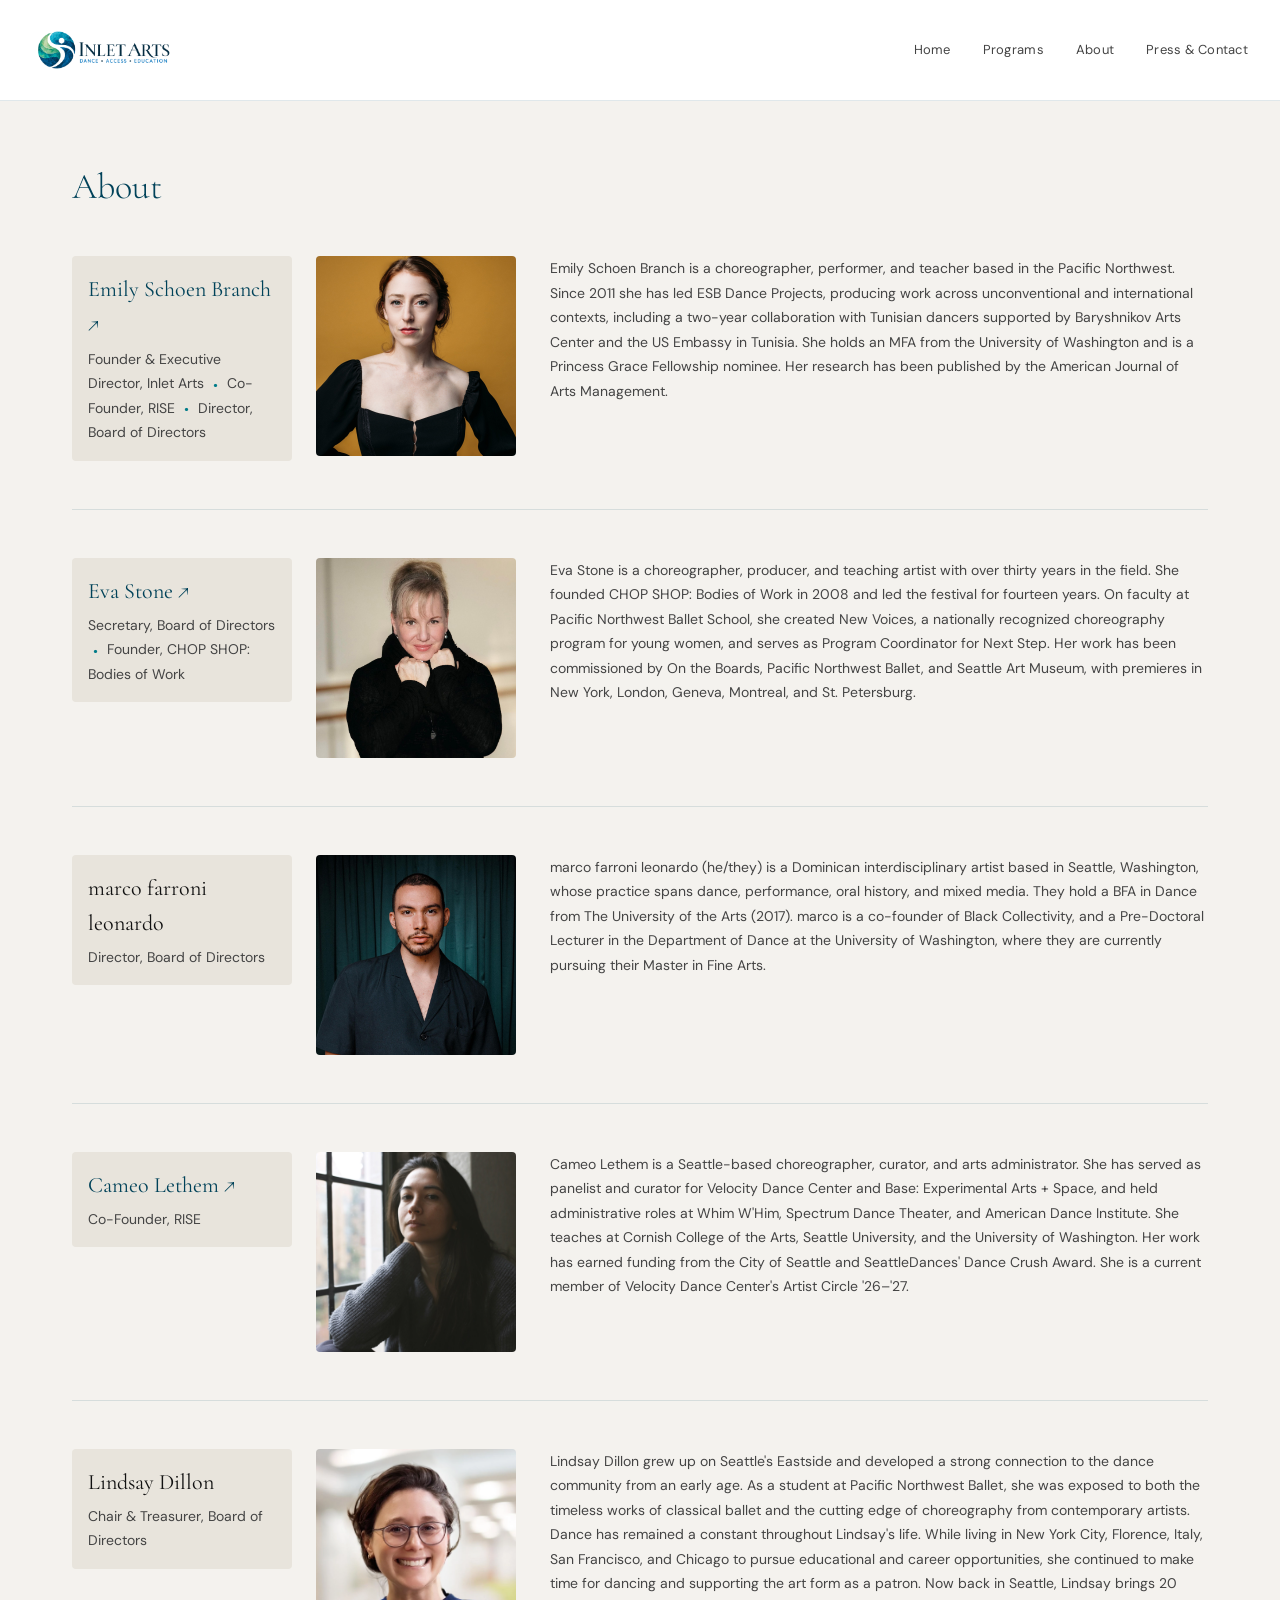
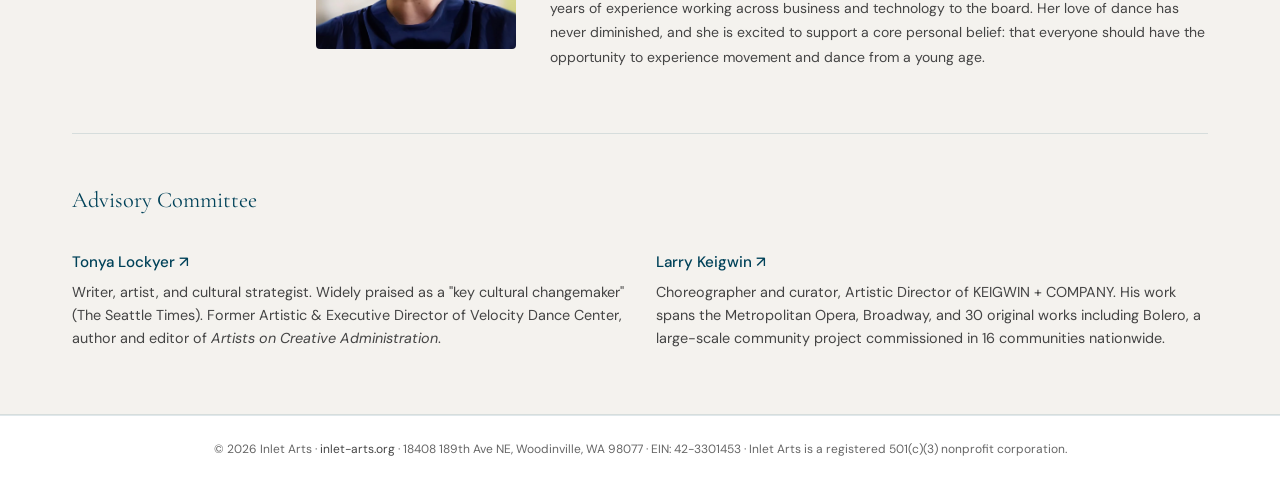
==== about.html @ 17f6a1fe "Convert to multi-page site, add gallery, and address Google for Nonprofits requirements - Split sing" ====
<!DOCTYPE html>
<html lang="en">
  <head>
    <meta charset="UTF-8" />
    <meta name="viewport" content="width=device-width, initial-scale=1.0" />
    <title>About | Inlet Arts</title>
    <meta name="description" content="Meet the team behind Inlet Arts — a nonprofit dance organization on Seattle's Eastside founded by Emily Schoen Branch and Eva Stone." />
    <link rel="stylesheet" href="styles.css" />
    <link rel="preconnect" href="https://fonts.googleapis.com" />
    <link rel="preconnect" href="https://fonts.gstatic.com" crossorigin />
    <link
      href="https://fonts.googleapis.com/css2?family=Cormorant+Garamond:ital,wght@0,300;0,400;0,500;1,300;1,400&family=DM+Sans:wght@300;400;500&display=swap"
      rel="stylesheet"
    />
  </head>
  <body>
    <nav id="navbar">
      <div class="nav-brand">
        <a href="index.html">
          <img src="images/Inlet_Arts_logo-horizontal-Transparent.png" alt="Inlet Arts — Dance · Access · Education" class="nav-logo-img" />
        </a>
      </div>
      <div class="nav-links">
        <a href="index.html">Home</a>
        <a href="programs.html">Programs</a>
        <a href="about.html">About</a>
        <a href="contact.html">Press & Contact</a>
      </div>
      <button class="nav-toggle" id="navToggle">&#9776;</button>
    </nav>

    <div class="mobile-menu" id="mobileMenu">
      <a href="index.html" onclick="closeMobile()">Home</a>
      <a href="programs.html" onclick="closeMobile()">Programs</a>
      <a href="about.html" onclick="closeMobile()">About</a>
      <a href="contact.html" onclick="closeMobile()">Press & Contact</a>
    </div>

    <section id="about">
      <div class="section-wrap">
        <div class="section-header">
          <h2>About</h2>
        </div>

        <div class="team-grid">
          <div class="team-card">
            <div class="team-img-wrap">
              <div class="team-text">
                <h4>
                  <a href="https://esb.dance" target="_blank" rel="noopener">Emily Schoen Branch ↗</a>
                </h4>
                <p class="team-role">
                  Founder &amp; Executive Director, Inlet Arts <span class="sep">·</span> Co-Founder, RISE <span class="sep">·</span> Director, Board of Directors
                </p>
              </div>
            </div>
            <div class="team-photo-wrap" id="photo-emily"><img src="images/emily.jpg" alt="Emily Schoen Branch" onerror="this.style.display='none'" /></div>
            <div class="team-text">
              <p>
                Emily Schoen Branch is a choreographer, performer, and teacher
                based in the Pacific Northwest. Since 2011 she has led ESB Dance
                Projects, producing work across unconventional and international
                contexts, including a two-year collaboration with Tunisian
                dancers supported by Baryshnikov Arts Center and the US Embassy
                in Tunisia. She holds an MFA from the University of Washington
                and is a Princess Grace Fellowship nominee. Her research has
                been published by the American Journal of Arts Management.
              </p>
            </div>
          </div>

          <div class="team-card">
            <div class="team-img-wrap">
              <div class="team-text">
                <h4><a href="https://evastonedance.com/" target="_blank" rel="noopener">Eva Stone ↗</a></h4>
                <p class="team-role">
                  Secretary, Board of Directors <span class="sep">·</span> Founder, CHOP SHOP: Bodies of Work
                </p>
              </div>
            </div>
            <div class="team-photo-wrap" id="photo-eva"><img src="images/eva.jpg" alt="Eva Stone" onerror="this.style.display='none'" /></div>
            <div class="team-text">
              <p>
                Eva Stone is a choreographer, producer, and teaching artist with
                over thirty years in the field. She founded CHOP SHOP: Bodies of
                Work in 2008 and led the festival for fourteen years. On faculty
                at Pacific Northwest Ballet School, she created New Voices, a
                nationally recognized choreography program for young women, and
                serves as Program Coordinator for Next Step. Her work has been
                commissioned by On the Boards, Pacific Northwest Ballet, and
                Seattle Art Museum, with premieres in New York, London, Geneva,
                Montreal, and St. Petersburg.
              </p>
            </div>
          </div>

          <div class="team-card">
            <div class="team-img-wrap">
              <div class="team-text">
                <h4>marco farroni leonardo</h4>
                <p class="team-role">Director, Board of Directors</p>
              </div>
            </div>
            <div class="team-photo-wrap" id="photo-marco"><img src="images/marco.jpg" alt="marco farroni leonardo" onerror="this.style.display='none'" /></div>
            <div class="team-text">
              <p>marco farroni leonardo (he/they) is a Dominican interdisciplinary artist based in Seattle, Washington, whose practice spans dance, performance, oral history, and mixed media. They hold a BFA in Dance from The University of the Arts (2017). marco is a co-founder of Black Collectivity, and a Pre-Doctoral Lecturer in the Department of Dance at the University of Washington, where they are currently pursuing their Master in Fine Arts.</p>
            </div>
          </div>

          <div class="team-card">
            <div class="team-img-wrap">
              <div class="team-text">
                <h4><a href="https://www.cameolethem.com/" target="_blank" rel="noopener">Cameo Lethem ↗</a></h4>
                <p class="team-role">Co-Founder, RISE</p>
              </div>
            </div>
            <div class="team-photo-wrap" id="photo-cameo"><img src="images/cameo.jpg" alt="Cameo Lethem" onerror="this.style.display='none'" /></div>
            <div class="team-text">
              <p>
                Cameo Lethem is a Seattle-based choreographer, curator, and arts
                administrator. She has served as panelist and curator for
                Velocity Dance Center and Base: Experimental Arts + Space, and
                held administrative roles at Whim W'Him, Spectrum Dance Theater,
                and American Dance Institute. She teaches at Cornish College of
                the Arts, Seattle University, and the University of Washington.
                Her work has earned funding from the City of Seattle and
                SeattleDances' Dance Crush Award. She is a current member of
                Velocity Dance Center's Artist Circle '26–'27.
              </p>
            </div>
          </div>

          <div class="team-card">
            <div class="team-img-wrap">
              <div class="team-text">
                <h4>Lindsay Dillon</h4>
                <p class="team-role">Chair &amp; Treasurer, Board of Directors</p>
              </div>
            </div>
            <div class="team-photo-wrap" id="photo-lindsay"><img src="images/lindsay.webp" alt="Lindsay Dillon" onerror="this.style.display='none'" /></div>
            <div class="team-text">
              <p>Lindsay Dillon grew up on Seattle's Eastside and developed a strong connection to the dance community from an early age. As a student at Pacific Northwest Ballet, she was exposed to both the timeless works of classical ballet and the cutting edge of choreography from contemporary artists. Dance has remained a constant throughout Lindsay's life. While living in New York City, Florence, Italy, San Francisco, and Chicago to pursue educational and career opportunities, she continued to make time for dancing and supporting the art form as a patron. Now back in Seattle, Lindsay brings 20 years of experience working across business and technology to the board. Her love of dance has never diminished, and she is excited to support a core personal belief: that everyone should have the opportunity to experience movement and dance from a young age.</p>
            </div>
          </div>
        </div>

        <div class="board-section">
          <h3>Advisory Committee</h3>
          <div class="board-grid">
            <div class="board-member">
              <h4><a href="https://www.tonyalockyer.com/" target="_blank" rel="noopener">Tonya Lockyer ↗</a></h4>
              <p>Writer, artist, and cultural strategist. Widely praised as a "key cultural changemaker" (The Seattle Times). Former Artistic &amp; Executive Director of Velocity Dance Center, author and editor of <em>Artists on Creative Administration</em>.</p>
            </div>
            <div class="board-member">
              <h4><a href="https://www.keigwinandcompany.com/larry-keigwin" target="_blank" rel="noopener">Larry Keigwin ↗</a></h4>
              <p>Choreographer and curator, Artistic Director of KEIGWIN + COMPANY. His work spans the Metropolitan Opera, Broadway, and 30 original works including Bolero, a large-scale community project commissioned in 16 communities nationwide.</p>
            </div>
          </div>
        </div>
      </div>
    </section>

    <footer>
      <p>
        © 2026 Inlet Arts ·
        <a href="https://inlet-arts.org">inlet-arts.org</a> ·
        18408 189th Ave NE, Woodinville, WA 98077 ·
        EIN: 42-3301453 ·
        Inlet Arts is a registered 501(c)(3) nonprofit corporation.
      </p>
    </footer>

    <script src="script.js"></script>
  </body>
</html>
---- styles.css ----
/* ===========================
   INLET ARTS — styles.css
   =========================== */

:root {
  --navy: #004259;
  --teal: #017C89;
  --sage: #5EB19B;
  --mint: #ACD4CD;
  --coral: #EB7A50;
  --slate: #004259;
  --mist: #f4f2ee;
  --sand: #e8e4dc;
  --white: #ffffff;
  --text: #111111;
  --text-muted: #444444;
  --text-light: #666666;
  --border: rgba(0, 66, 89, 0.12);
  --border-mid: rgba(0, 66, 89, 0.2);
  --font-display: "Cormorant Garamond", Georgia, serif;
  --font-body: "DM Sans", system-ui, sans-serif;
  --max-w: 1200px;
  --radius: 4px;
}

*,
*::before,
*::after {
  box-sizing: border-box;
  margin: 0;
  padding: 0;
}

html {
  scroll-behavior: smooth;
}

body {
  font-family: var(--font-body);
  color: var(--text);
  background: var(--white);
  font-size: 16px;
  line-height: 1.6;
}

/* ---- NAV ---- */
#navbar {
  position: sticky;
  top: 0;
  z-index: 100;
  background: var(--white);
  border-bottom: 0.5px solid var(--border);
  display: flex;
  align-items: center;
  justify-content: space-between;
  padding: 0.875rem 2rem;
}

.nav-brand {
  line-height: 1;
}
.nav-brand a {
  display: block;
  text-decoration: none;
}
.nav-logo-img {
  height: 72px;
  width: auto;
  display: block;
}

.nav-links {
  display: flex;
  gap: 2rem;
}
.nav-links a {
  font-size: 13px;
  font-weight: 400;
  color: var(--text-muted);
  text-decoration: none;
  letter-spacing: 0.02em;
  transition: color 0.2s;
}
.nav-links a:hover {
  color: var(--text);
}

.nav-toggle {
  display: none;
  background: none;
  border: none;
  font-size: 20px;
  cursor: pointer;
  color: var(--text);
}

.mobile-menu {
  display: none;
  flex-direction: column;
  background: var(--white);
  border-bottom: 0.5px solid var(--border);
  padding: 1rem 2rem;
  gap: 1rem;
}
.mobile-menu a {
  font-size: 15px;
  color: var(--text-muted);
  text-decoration: none;
}
.mobile-menu.open {
  position: fixed;
  display: flex;
  z-index: 10;
  width: 100%;
}

/* ---- BUTTONS ---- */
.btn-primary {
  display: inline-block;
  background: var(--navy);
  color: var(--white);
  padding: 10px 24px;
  border-radius: var(--radius);
  font-size: 13px;
  font-weight: 500;
  text-decoration: none;
  letter-spacing: 0.02em;
  border: none;
  cursor: pointer;
  transition: opacity 0.2s;
}
.btn-primary:hover {
  opacity: 0.85;
}

.btn-secondary {
  display: inline-block;
  background: transparent;
  color: var(--white);
  padding: 10px 24px;
  border-radius: var(--radius);
  font-size: 13px;
  font-weight: 400;
  text-decoration: none;
  letter-spacing: 0.02em;
  border: 1px solid rgba(255, 255, 255, 0.6);
  cursor: pointer;
  transition: background 0.2s;
}
.btn-secondary:hover {
  background: rgba(255, 255, 255, 0.1);
}

.text-link {
  font-size: 13px;
  color: var(--slate);
  text-decoration: none;
  border-bottom: 0.5px solid var(--border-mid);
  padding-bottom: 1px;
}
.text-link:hover {
  color: var(--navy);
}

/* ---- HERO ---- */
#home {
  border-bottom: 0.5px solid var(--border);
}

.hero {
  position: relative;
  min-height: 520px;
  display: flex;
  align-items: flex-end;
}

.hero-img-wrap {
  position: absolute;
  inset: 0;
  overflow: hidden;
  background: var(--navy);
}
.hero-img {
  width: 100%;
  height: 100%;
  object-fit: cover;
  object-position: center 40%;
  display: block;
}
.hero-fallback {
  background: var(--navy);
}

.hero-overlay {
  position: absolute;
  inset: 0;
  background: linear-gradient(
    to top,
    rgba(26, 43, 60, 0.85) 0%,
    rgba(26, 43, 60, 0.4) 60%,
    rgba(26, 43, 60, 0.2) 100%
  );
}

.hero-content {
  position: relative;
  z-index: 2;
  padding: 4rem 2rem 3rem;
  max-width: var(--max-w);
  margin: 0 auto;
  width: 100%;
  color: var(--white);
}

.eyebrow {
  font-size: 14px;
  letter-spacing: 0.12em;
  text-transform: uppercase;
  color: rgba(255, 255, 255, 0.85);
  margin-bottom: 1rem;
}

.hero-content h1 {
  font-family: var(--font-display);
  font-size: clamp(48px, 7vw, 72px);
  font-weight: 300;
  line-height: 1.1;
  margin-bottom: 1.25rem;
  color: var(--white);
}

.mission {
  font-family: var(--font-display);
  font-size: 20px;
  font-style: italic;
  font-weight: 300;
  line-height: 1.65;
  color: rgba(255, 255, 255, 0.85);
  max-width: 560px;
  margin-bottom: 2rem;
}

.hero-btns {
  display: flex;
  gap: 12px;
  flex-wrap: wrap;
}

/* ---- HOME INTRO ---- */
.home-intro {
  padding: 3rem 2rem;
  max-width: var(--max-w);
  margin: 0 auto;
  border-bottom: 0.5px solid var(--border);
}

.mission-label {
  font-family: var(--font-body);
  font-size: 11px;
  font-weight: 500;
  letter-spacing: 0.1em;
  text-transform: uppercase;
  color: var(--teal);
  margin-bottom: 0.75rem;
}

.mission-quote {
  font-family: var(--font-display);
  font-size: 22px;
  font-style: italic;
  font-weight: 300;
  color: var(--slate);
  line-height: 1.6;
  border-left: 2px solid var(--slate);
  padding-left: 1.5rem;
  margin: 0 0 1.5rem 0;
  max-width: 700px;
}

.org-description {
  font-size: 15px;
  color: var(--text-muted);
  max-width: 700px;
  margin-bottom: 2.5rem;
  line-height: 1.7;
}

.intro-lead {
  font-family: var(--font-display);
  font-size: 20px;
  font-weight: 300;
  color: var(--text-muted);
  margin-bottom: 2rem;
  line-height: 1.5;
}

.stat-row {
  display: grid;
  grid-template-columns: repeat(3, 1fr);
  gap: 1rem;
}

.stat {
  display: flex;
  flex-direction: column;
  gap: 4px;
  padding: 1.25rem;
  background: var(--mist);
  border-radius: var(--radius);
}
.stat-n {
  font-family: var(--font-body);
  font-size: 32px;
  font-weight: 300;
  color: var(--navy);
  line-height: 1;
}
.stat-l {
  font-size: 12px;
  color: var(--text-muted);
  letter-spacing: 0.02em;
}

/* ---- PROGRAM PREVIEWS ---- */
.program-previews {
  display: grid;
  grid-template-columns: repeat(auto-fit, minmax(200px, 1fr));
  gap: 0;
  border-top: 0.5px solid var(--border);
}

.preview-card {
  padding: 2rem;
  border-right: 0.5px solid var(--border);
}
.preview-card:last-child {
  border-right: none;
}

.preview-img-wrap {
  position: relative;
  height: 160px;
  overflow: hidden;
  border-radius: var(--radius);
  margin-bottom: 1rem;
  background: var(--sand);
}
.preview-img-wrap img {
  width: 100%;
  height: 100%;
  object-fit: cover;
  display: block;
  transition: transform 0.4s ease;
}
.preview-card:hover .preview-img-wrap img {
  transform: scale(1.03);
}
.preview-img-wrap.img-fallback {
  display: flex;
  align-items: center;
  justify-content: center;
}
.preview-img-wrap.img-fallback::after {
  content: "Photo coming soon";
  font-size: 11px;
  color: var(--text-light);
}

.preview-tag {
  position: absolute;
  top: 10px;
  left: 10px;
  font-size: 10px;
  letter-spacing: 0.08em;
  text-transform: uppercase;
  background: var(--white);
  color: var(--text);
  padding: 3px 8px;
  border-radius: 2px;
}

.preview-card h3 {
  font-family: var(--font-display);
  font-size: 18px;
  font-weight: 400;
  margin-bottom: 8px;
  line-height: 1.3;
}
.preview-card p {
  font-size: 13px;
  color: var(--text-muted);
  margin-bottom: 12px;
  line-height: 1.6;
}
.photo-caption {
  font-size: 11px;
  font-style: italic;
  color: var(--text-muted);
  margin-bottom: 8px;
  line-height: 1.4;
}

/* ---- SECTIONS ---- */
section {
  border-bottom: 0.5px solid var(--border);
}

.section-wrap {
  max-width: var(--max-w);
  margin: 0 auto;
  padding: 4rem 2rem;
}

.section-header {
  margin-bottom: 3rem;
}
.section-header h2 {
  font-family: var(--font-display);
  font-size: 36px;
  font-weight: 300;
  color: var(--navy);
  margin-bottom: 0.75rem;
  line-height: 1.2;
}
.section-header p {
  font-size: 15px;
  color: var(--text-muted);
  max-width: 600px;
  line-height: 1.7;
}

/* ---- PROGRAM BLOCKS ---- */
.program-block {
  display: grid;
  grid-template-columns: 1fr 1fr;
  gap: 3rem;
  align-items: start;
  margin-bottom: 4rem;
  padding-bottom: 4rem;
  border-bottom: 1.5px solid var(--border-mid);
}
.program-block:last-child {
  margin-bottom: 0;
  padding-bottom: 0;
  border-bottom: none;
}
.program-block.reverse {
  direction: rtl;
}
.program-block.reverse > * {
  direction: ltr;
}
.program-block.program-block-stacked {
  grid-template-columns: 1fr;
}
.program-block.program-block-stacked .program-img-wrap {
  aspect-ratio: 16 / 7;
}
.program-block.program-block-stacked .program-img-wrap img {
  object-position: center 75%;
}
.program-block.reverse .teachers-grid {
  grid-template-columns: repeat(3, 1fr);
  gap: 1rem;
}

.program-img-col {
  direction: ltr;
}

.program-img-wrap {
  border-radius: var(--radius);
  background: var(--sand);
  overflow: hidden;
  aspect-ratio: 3 / 2;
}
.program-img-wrap img {
  width: 100%;
  height: 100%;
  object-fit: cover;
  display: block;
}
.program-img-wrap.img-fallback {
  display: flex;
  align-items: center;
  justify-content: center;
}
.program-img-wrap.img-fallback::after {
  content: "Photo coming soon";
  font-size: 12px;
  color: var(--text-light);
}

.tag {
  display: inline-block;
  font-size: 13px;
  letter-spacing: 0.1em;
  text-transform: uppercase;
  color: var(--text-muted);
  border: 0.5px solid var(--border-mid);
  padding: 3px 8px;
  border-radius: 2px;
  margin-bottom: 12px;
}

.program-text h3 {
  font-family: var(--font-display);
  font-size: 32px;
  font-weight: 400;
  margin-bottom: 1rem;
  line-height: 1.25;
}
.program-text h3 a {
  color: var(--navy);
  text-decoration: none;
}
.program-text h3 a:hover {
  text-decoration: underline;
}
.program-text p {
  font-size: 15px;
  color: var(--text);
  line-height: 1.8;
  margin-bottom: 1.25rem;
}
.callout-box {
  background: var(--mist);
  border-left: 3px solid var(--teal);
  border-radius: var(--radius);
  padding: 1.25rem 1.5rem;
  margin: 1.5rem 0;
}
.callout-box h4 {
  font-family: var(--font-display);
  font-size: 18px;
  font-weight: 500;
  color: var(--navy);
  margin-bottom: 0.5rem;
}
.callout-box p {
  font-size: 14px;
  color: var(--text);
  line-height: 1.7;
  margin-bottom: 0.75rem;
}
.callout-box .text-link {
  font-size: 13px;
}
.program-text p:last-child {
  margin-bottom: 0;
}
.program-text ul {
  margin: 0.5rem 0 1rem 1.25rem;
}
.program-text ul li {
  font-size: 15px;
  color: var(--text);
  line-height: 1.8;
  margin-bottom: 8px;
}
.program-text strong {
  color: var(--text);
  font-weight: 500;
}

/* ---- ABOUT / TEAM ---- */
#about {
  background: var(--mist);
}

.team-grid {
  display: flex;
  flex-direction: column;
  gap: 3rem;
}

.team-card {
  display: grid;
  grid-template-columns: 220px 210px 1fr;
  gap: 1.5rem;
  align-items: start;
  padding-bottom: 3rem;
  border-bottom: 0.5px solid var(--border);
}
.team-card:last-child {
  padding-bottom: 0;
  border-bottom: none;
}
.team-card.no-photo .team-img-wrap {
  grid-column: 1 / 3;
}
.team-photo-wrap {
  width: 200px;
  height: 200px;
  overflow: hidden;
  border-radius: 4px;
}
.team-photo-wrap img {
  width: 100%;
  height: 100%;
  object-fit: cover;
  object-position: 50% 50%;
  display: block;
}
#photo-emily img { object-position: 50% 4%; }
#photo-eva img   { object-position: 54% 27%; transform: scale(1.09); transform-origin: 54% 27%; }
#photo-marco img { object-position: 50% 17%; transform: scale(1.15); transform-origin: 50% 17%; }
#photo-cameo img { object-position: 65% 56%; }
#photo-lindsay img { object-position: 50% 30%; }

.team-img-wrap {
  padding: 1rem;
  overflow: hidden;
  border-radius: var(--radius);
  background: var(--sand);
}

.team-text h4 {
  font-family: var(--font-display);
  font-size: 22px;
  font-weight: 400;
  margin-bottom: 4px;
}
.team-text h4 a {
  color: var(--navy);
  text-decoration: none;
}
.team-text h4 a:hover {
  text-decoration: underline;
}
.team-role {
  font-size: 12px;
  color: var(--text-muted);
  line-height: 1.5;
}
.team-role .sep {
  font-size: 20px;
  line-height: 1;
  vertical-align: middle;
  color: var(--teal);
  margin: 0 5px;
  font-weight: 700;
}
.team-text p {
  font-size: 14px;
  color: var(--text-muted);
  line-height: 1.75;
}

/* ---- PRESS ---- */
.quotes-grid {
  display: grid;
  grid-template-columns: repeat(3, 1fr);
  gap: 1.5rem;
}
.quote-short p {
  font-size: 18px;
  line-height: 1.5;
}
.quote-short cite {
  margin-top: 0.5rem;
  display: block;
}

blockquote {
  background: var(--mist);
  border-radius: var(--radius);
  padding: 1.5rem;
  border-left: 2px solid var(--slate);
}
blockquote p {
  font-family: var(--font-display);
  font-size: 15px;
  font-style: italic;
  font-weight: 300;
  color: var(--text);
  line-height: 1.7;
  margin-bottom: 0.75rem;
}
blockquote cite {
  font-size: 12px;
  color: var(--text-muted);
  font-style: normal;
}

/* ---- CONTACT ---- */
.board-section {
  margin-top: 4rem;
  padding-top: 3rem;
  border-top: 0.5px solid var(--border);
}

.board-section h3 {
  font-family: var(--font-display);
  font-size: 1.4rem;
  font-weight: 400;
  color: var(--navy);
  margin-bottom: 2rem;
}

.board-grid {
  display: grid;
  grid-template-columns: 1fr 1fr;
  gap: 2rem;
}

.board-member h4 {
  font-family: var(--font-body);
  font-size: 0.95rem;
  font-weight: 500;
  color: var(--navy);
  margin-bottom: 0.4rem;
}
.board-member h4 a {
  color: var(--navy);
  text-decoration: none;
}
.board-member h4 a:hover {
  text-decoration: underline;
}

.board-role {
  font-weight: 300;
  color: var(--text-muted);
}

.board-member p {
  font-size: 0.9rem;
  color: var(--text-muted);
  line-height: 1.6;
}

.teachers-section {
  margin-top: 3rem;
  padding-top: 2.5rem;
  border-top: 0.5px solid var(--border);
}

.teachers-section h4 {
  margin-bottom: 1.5rem;
}

.dance-blast-label {
  margin: 1.5rem 0;
}

.dance-blast-title {
  font-family: var(--font-display);
  font-size: 2rem;
  font-weight: 500;
  color: var(--navy);
  margin: 0.25rem 0 0.75rem;
}

.teachers-grid {
  display: grid;
  grid-template-columns: repeat(3, 1fr);
  gap: 1.5rem;
  margin: 1rem 0 2rem;
}

.teacher-card {
  display: flex;
  flex-direction: column;
}

.teacher-img-wrap {
  aspect-ratio: 1 / 1;
  overflow: hidden;
  border-radius: var(--radius);
  background: var(--sand);
  margin-bottom: 0.75rem;
}

.teacher-img-wrap img {
  width: 100%;
  height: 100%;
  object-fit: cover;
  object-position: top;
  display: block;
}

.teacher-card h5 {
  font-family: var(--font-body);
  font-size: 1rem;
  font-weight: 500;
  color: var(--navy);
  margin-bottom: 0.4rem;
}

.teacher-card p {
  font-size: 0.875rem;
  color: var(--text-muted);
  line-height: 1.6;
}

.sessions-list {
  list-style: none;
  padding: 0;
  margin: 1rem 0;
}

.sessions-list li {
  padding: 1rem 0;
  border-top: 0.5px solid var(--border);
  line-height: 1.7;
  font-size: 0.95rem;
}

.sessions-list li:last-child {
  border-bottom: 0.5px solid var(--border);
}

.text-muted {
  color: var(--text-muted);
  font-size: 0.85rem;
}

#contact {
  background: var(--mist);
}

.contact-form {
  max-width: 640px;
}

.form-row {
  display: grid;
  grid-template-columns: 1fr 1fr;
  gap: 1rem;
  margin-bottom: 1rem;
}

.form-group {
  display: flex;
  flex-direction: column;
  gap: 6px;
  margin-bottom: 1rem;
}
.form-group:last-of-type {
  margin-bottom: 1.5rem;
}

.form-group label {
  font-size: 11px;
  text-transform: uppercase;
  letter-spacing: 0.08em;
  color: var(--text-muted);
}

.form-group input,
.form-group textarea {
  padding: 10px 14px;
  border: 0.5px solid var(--border-mid);
  border-radius: var(--radius);
  background: var(--white);
  font-family: var(--font-body);
  font-size: 14px;
  color: var(--text);
  transition: border-color 0.2s;
}
.form-group input:focus,
.form-group textarea:focus {
  outline: none;
  border-color: var(--slate);
}
.form-group textarea {
  resize: vertical;
}

.form-note {
  font-size: 12px;
  color: var(--text-muted);
  text-align: center;
  margin-top: 1rem;
}
.form-note a {
  color: var(--slate);
}

/* ---- HOME GALLERY ---- */
.home-gallery {
  padding: 0;
}

.gallery-grid {
  display: grid;
  grid-template-columns: repeat(3, 1fr);
  grid-template-rows: 280px 280px 280px;
  gap: 6px;
}

.gallery-cell {
  overflow: hidden;
  background: #111;
}

.gallery-cell img {
  width: 100%;
  height: 100%;
  object-fit: cover;
  object-position: 50% 50%;
  display: block;
}

.cell-panel    { grid-column: 1 / 3; grid-row: 1; }
.cell-lift     { grid-column: 3;     grid-row: 1 / 3; }
.cell-dynamic  { grid-column: 1;     grid-row: 2; }
.cell-rehearsal{ grid-column: 2;     grid-row: 2; }
.cell-floor    { grid-column: 1;     grid-row: 3; }
.cell-solo     { grid-column: 2;     grid-row: 3; }
.cell-blue     { grid-column: 3;     grid-row: 3; }

/* Per-photo crop values */
.cell-lift img      { object-position: 41% 50%; }
.cell-floor img     { object-position: 50% 41%; transform: scale(1.29); transform-origin: 50% 41%; }
.cell-solo img      { transform: scale(1.06); transform-origin: 50% 50%; }

@media (max-width: 768px) {
  .gallery-grid {
    grid-template-columns: repeat(2, 1fr);
    grid-template-rows: 200px 200px 200px 200px;
  }
  .cell-panel    { grid-column: 1 / 3; grid-row: 1; }
  .cell-lift     { grid-column: 1;     grid-row: 2; }
  .cell-dynamic  { grid-column: 2;     grid-row: 2; }
  .cell-rehearsal{ grid-column: 1;     grid-row: 3; }
  .cell-floor    { grid-column: 2;     grid-row: 3; }
  .cell-solo     { grid-column: 1;     grid-row: 4; }
  .cell-blue     { grid-column: 2;     grid-row: 4; }
}

@media (max-width: 480px) {
  .gallery-grid {
    grid-template-columns: 1fr 1fr;
    grid-template-rows: 160px 160px 160px 160px;
  }
}

/* ---- FOOTER ---- */
footer {
  padding: 1.5rem 2rem;
  text-align: center;
  font-size: 12px;
  color: var(--text-light);
  border-top: 0.5px solid var(--border);
}
footer a {
  color: var(--text-muted);
  text-decoration: none;
}
footer a:hover {
  color: var(--text);
}

/* ---- RESPONSIVE ---- */
@media (max-width: 768px) {
  .nav-links {
    display: none;
  }
  .nav-toggle {
    display: block;
  }

  .hero {
    min-height: 420px;
  }
  .hero-content h1 {
    font-size: 34px;
  }
  .mission {
    font-size: 15px;
  }

  .stat-row {
    grid-template-columns: 1fr;
    gap: 0.75rem;
  }

  .program-previews {
    grid-template-columns: 1fr 1fr;
  }
  .preview-card {
    border-right: none;
    border-bottom: 0.5px solid var(--border);
  }
  .preview-card:last-child {
    border-bottom: none;
  }

  .program-block {
    grid-template-columns: 1fr;
    gap: 1.5rem;
  }
  .program-block.reverse {
    direction: ltr;
  }

  .team-card {
    grid-template-columns: 1fr;
  }
  .team-card.no-photo .team-img-wrap {
    grid-column: 1;
  }
  .team-photo-wrap {
    width: 120px;
    height: 120px;
  }
  .team-img-wrap {
    width: 100%;
  }
  .team-text {
    padding: 0 1rem 0 1rem;
  }

  .board-grid {
    grid-template-columns: 1fr;
  }
  .teachers-grid {
    grid-template-columns: 1fr;
  }
  .quotes-grid {
    grid-template-columns: 1fr;
  }
  .form-row {
    grid-template-columns: 1fr;
  }

  .section-wrap {
    padding: 3rem 1.25rem;
  }
}

@media (max-width: 480px) {
  .program-previews {
    grid-template-columns: 1fr;
  }
  .hero-content {
    padding: 3rem 1.25rem 2rem;
  }
  #navbar {
    padding: 0.75rem 1.25rem;
  }
}
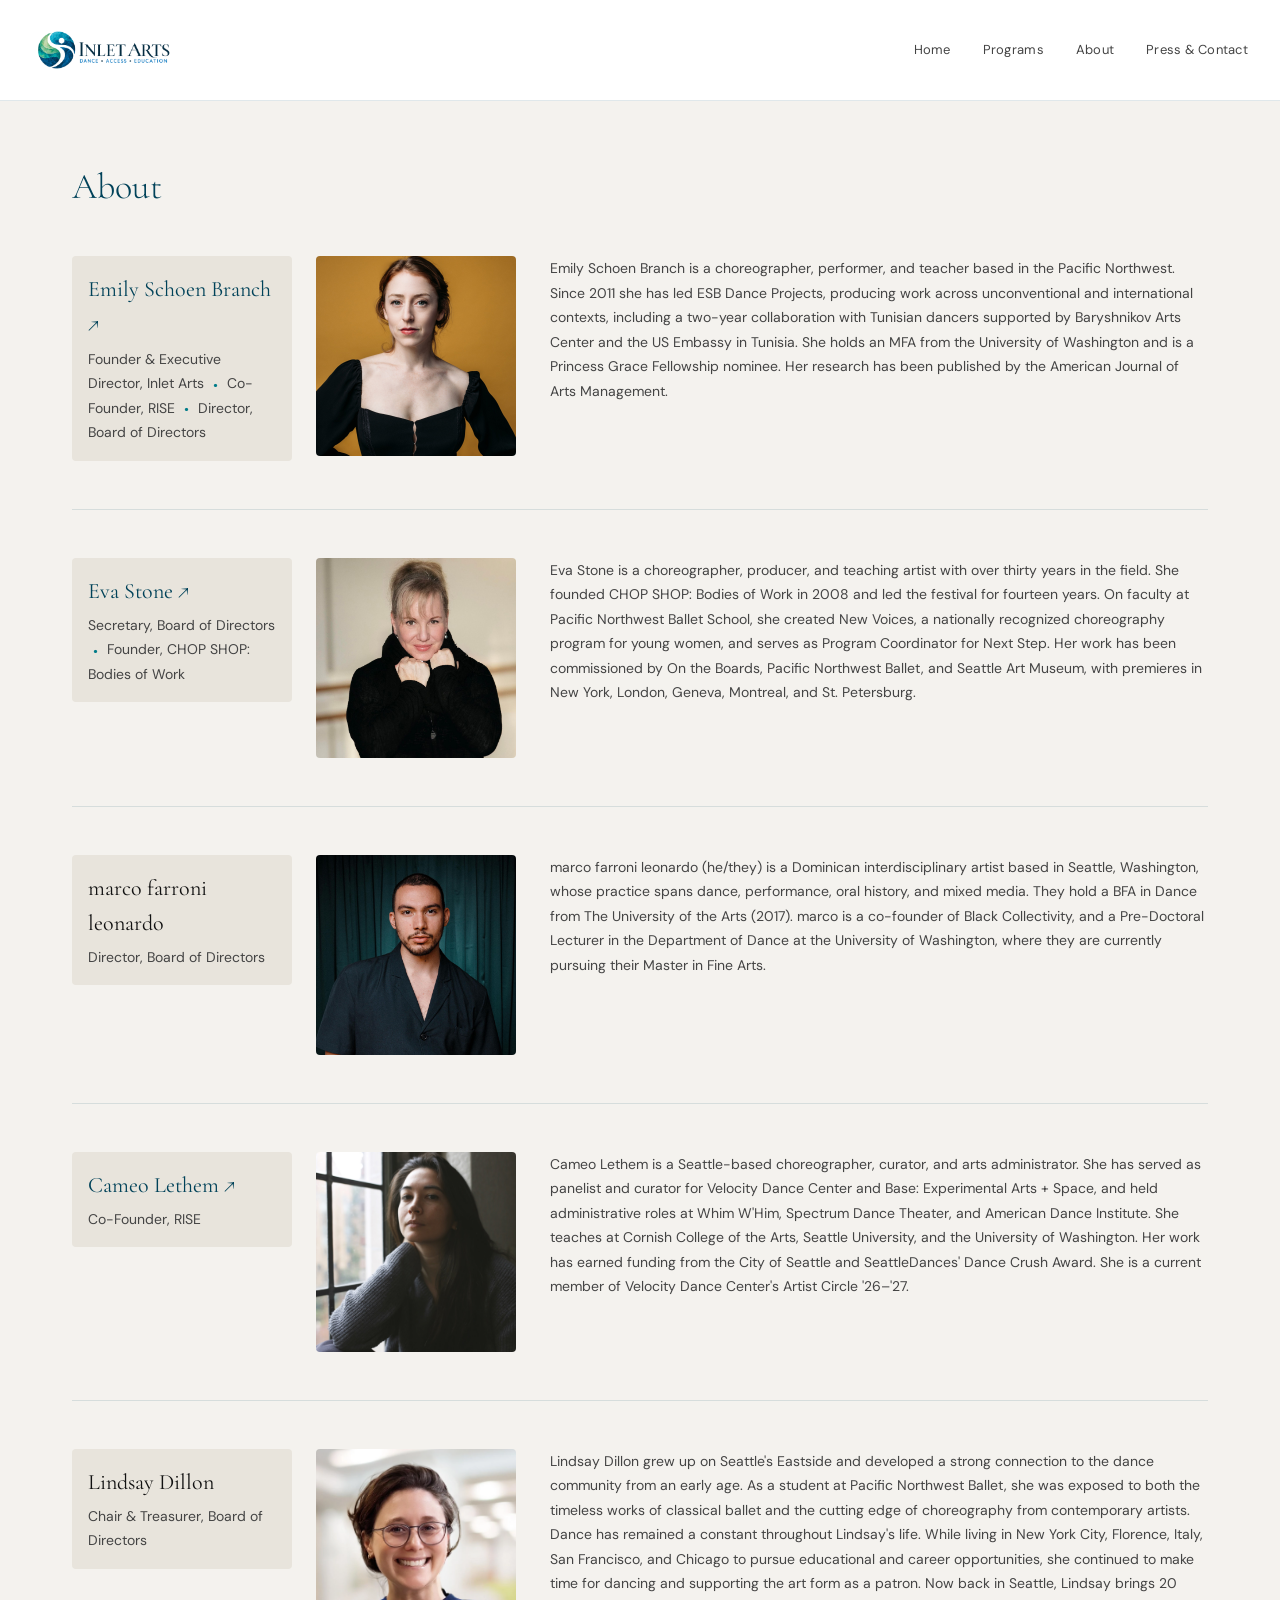
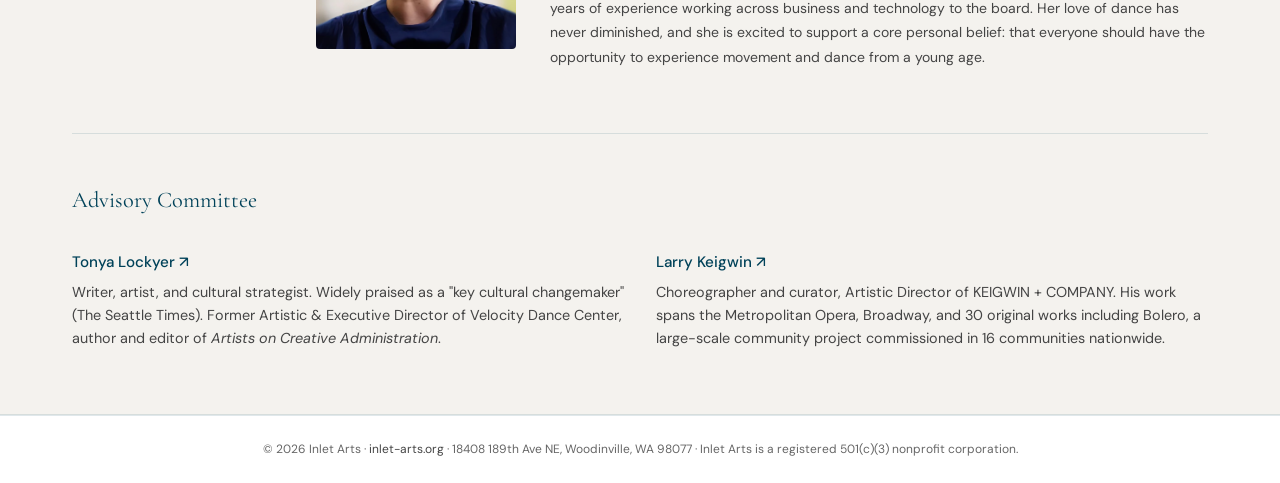
==== commit 44bf68fe: "Remove EIN from footer on all pages Co-Authored-By: Claude Sonnet 4.6 <noreply@anthropic.com>" ====
--- a/about.html
+++ b/about.html
@@ -165,7 +165,6 @@
         © 2026 Inlet Arts ·
         <a href="https://inlet-arts.org">inlet-arts.org</a> ·
         18408 189th Ave NE, Woodinville, WA 98077 ·
-        EIN: 42-3301453 ·
         Inlet Arts is a registered 501(c)(3) nonprofit corporation.
       </p>
     </footer>
--- a/styles.css
+++ b/styles.css
@@ -811,6 +811,36 @@
   border-bottom: 0.5px solid var(--border);
 }
 
+.sessions-list li {
+  display: flex;
+  align-items: flex-start;
+  gap: 1rem;
+}
+
+.school-img-wrap {
+  width: 160px;
+  height: 105px;
+  flex-shrink: 0;
+  overflow: hidden;
+  border-radius: var(--radius);
+}
+
+.school-text {
+  flex: 1;
+}
+
+.school-img-wrap img {
+  width: 100%;
+  height: 100%;
+  object-fit: cover;
+  object-position: 50% 50%;
+  display: block;
+}
+
+#school-blackwell img { object-position: 73% 64%; transform: scale(1.38); transform-origin: 73% 64%; }
+#school-eastridge img { object-position: 55% 100%; transform: scale(1.60); transform-origin: 55% 100%; }
+#school-giddens img   { object-position: 50% 50%; }
+
 .text-muted {
   color: var(--text-muted);
   font-size: 0.85rem;
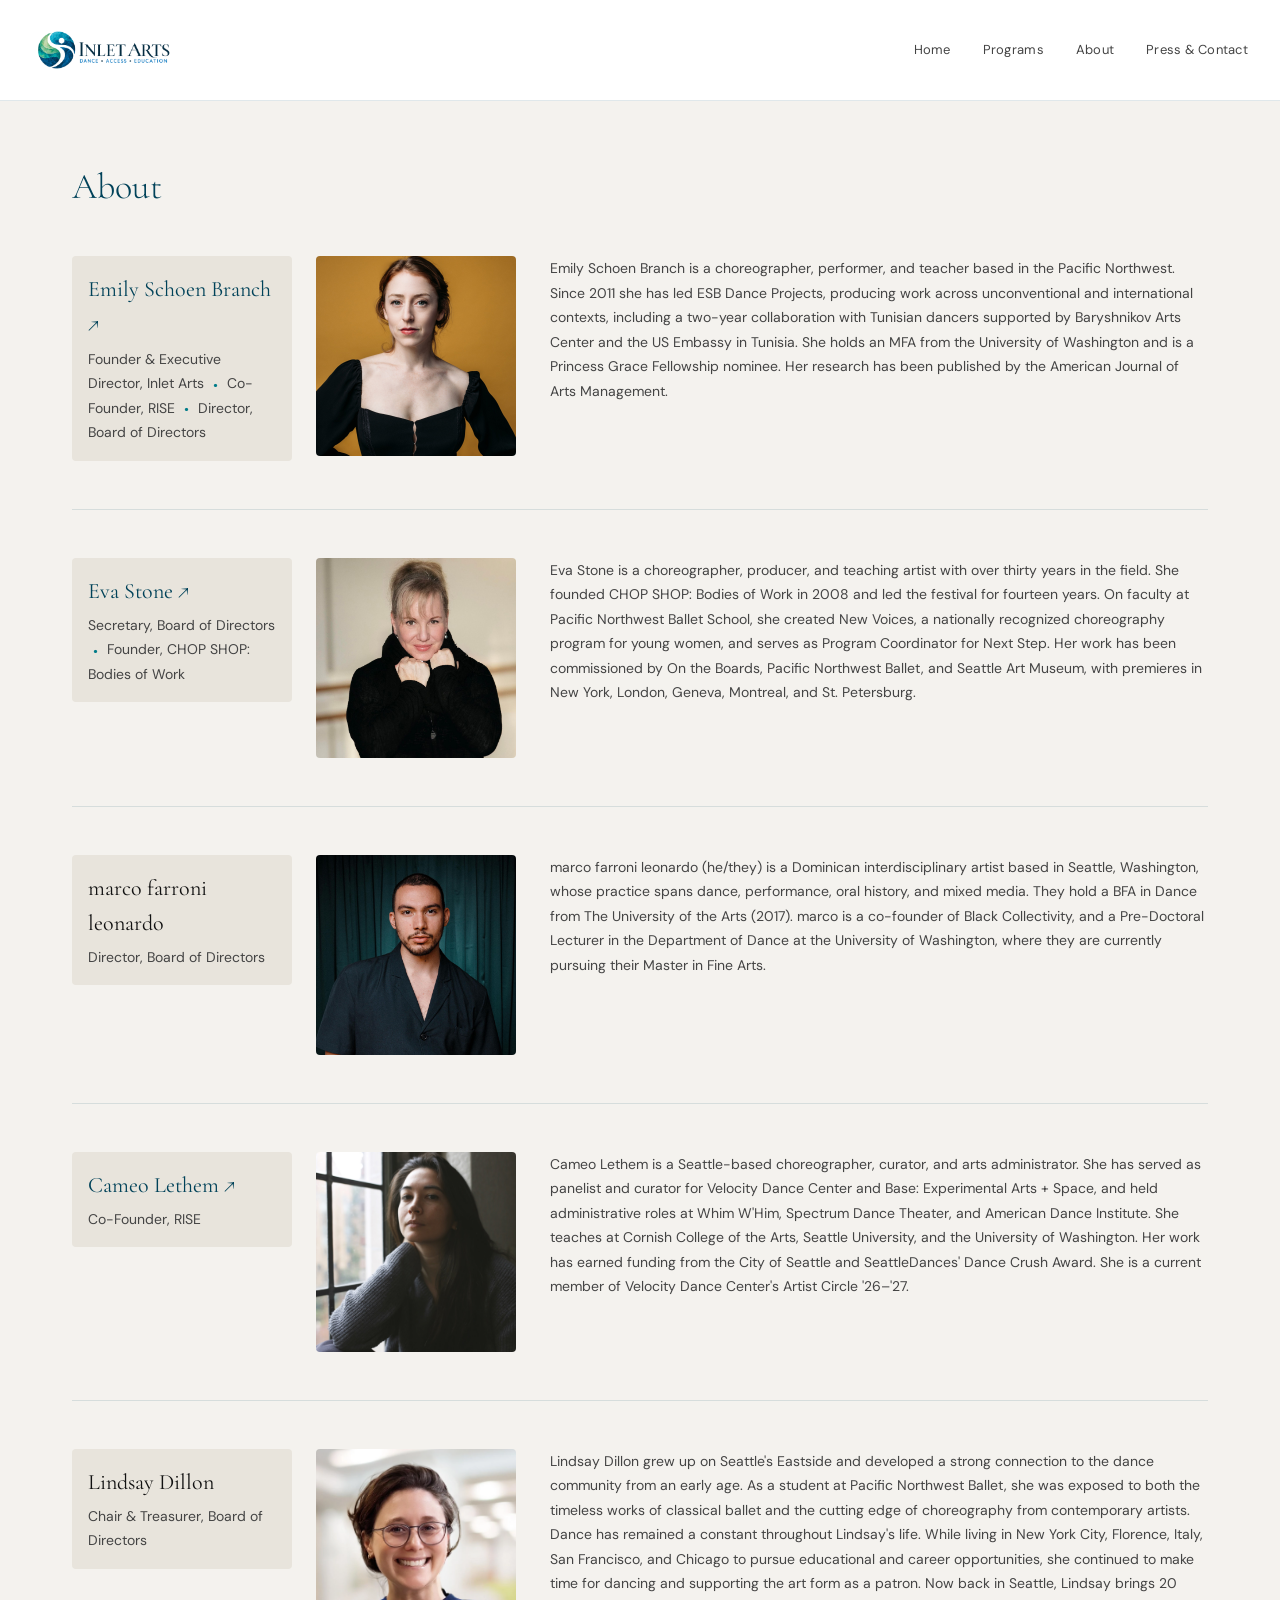
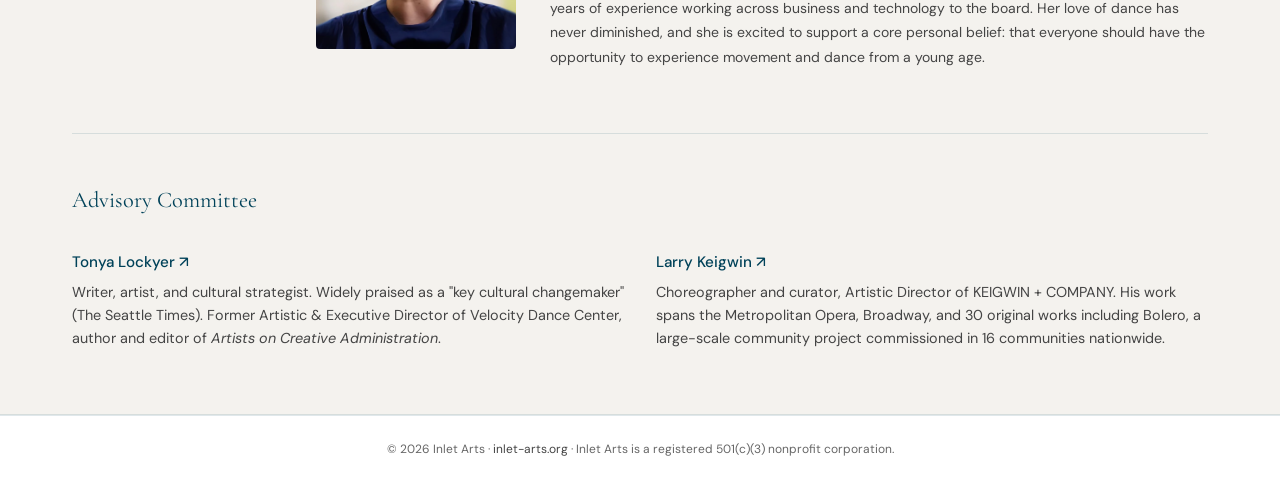
==== commit 2f435d7a: "Remove home address from all page footers Co-Authored-By: Claude Sonnet 4.6 <noreply@anthropic.com>" ====
--- a/about.html
+++ b/about.html
@@ -164,7 +164,6 @@
       <p>
         © 2026 Inlet Arts ·
         <a href="https://inlet-arts.org">inlet-arts.org</a> ·
-        18408 189th Ave NE, Woodinville, WA 98077 ·
         Inlet Arts is a registered 501(c)(3) nonprofit corporation.
       </p>
     </footer>
--- a/styles.css
+++ b/styles.css
@@ -491,6 +491,26 @@
   color: var(--text-light);
 }
 
+.danceblast-grid {
+  display: flex;
+  flex-direction: column;
+  gap: 5px;
+}
+
+.danceblast-img-wrap {
+  overflow: hidden;
+  border-radius: var(--radius);
+  aspect-ratio: 3 / 2;
+}
+
+.danceblast-img-wrap img {
+  width: 100%;
+  height: 100%;
+  object-fit: cover;
+  object-position: 50% 50%;
+  display: block;
+}
+
 .tag {
   display: inline-block;
   font-size: 13px;
@@ -923,6 +943,18 @@
 .gallery-cell {
   overflow: hidden;
   background: #111;
+  position: relative;
+}
+
+.gallery-credit {
+  position: absolute;
+  bottom: 6px;
+  right: 8px;
+  font-size: 10px;
+  color: rgba(255,255,255,0.65);
+  font-family: var(--font-body);
+  letter-spacing: 0.03em;
+  pointer-events: none;
 }
 
 .gallery-cell img {
